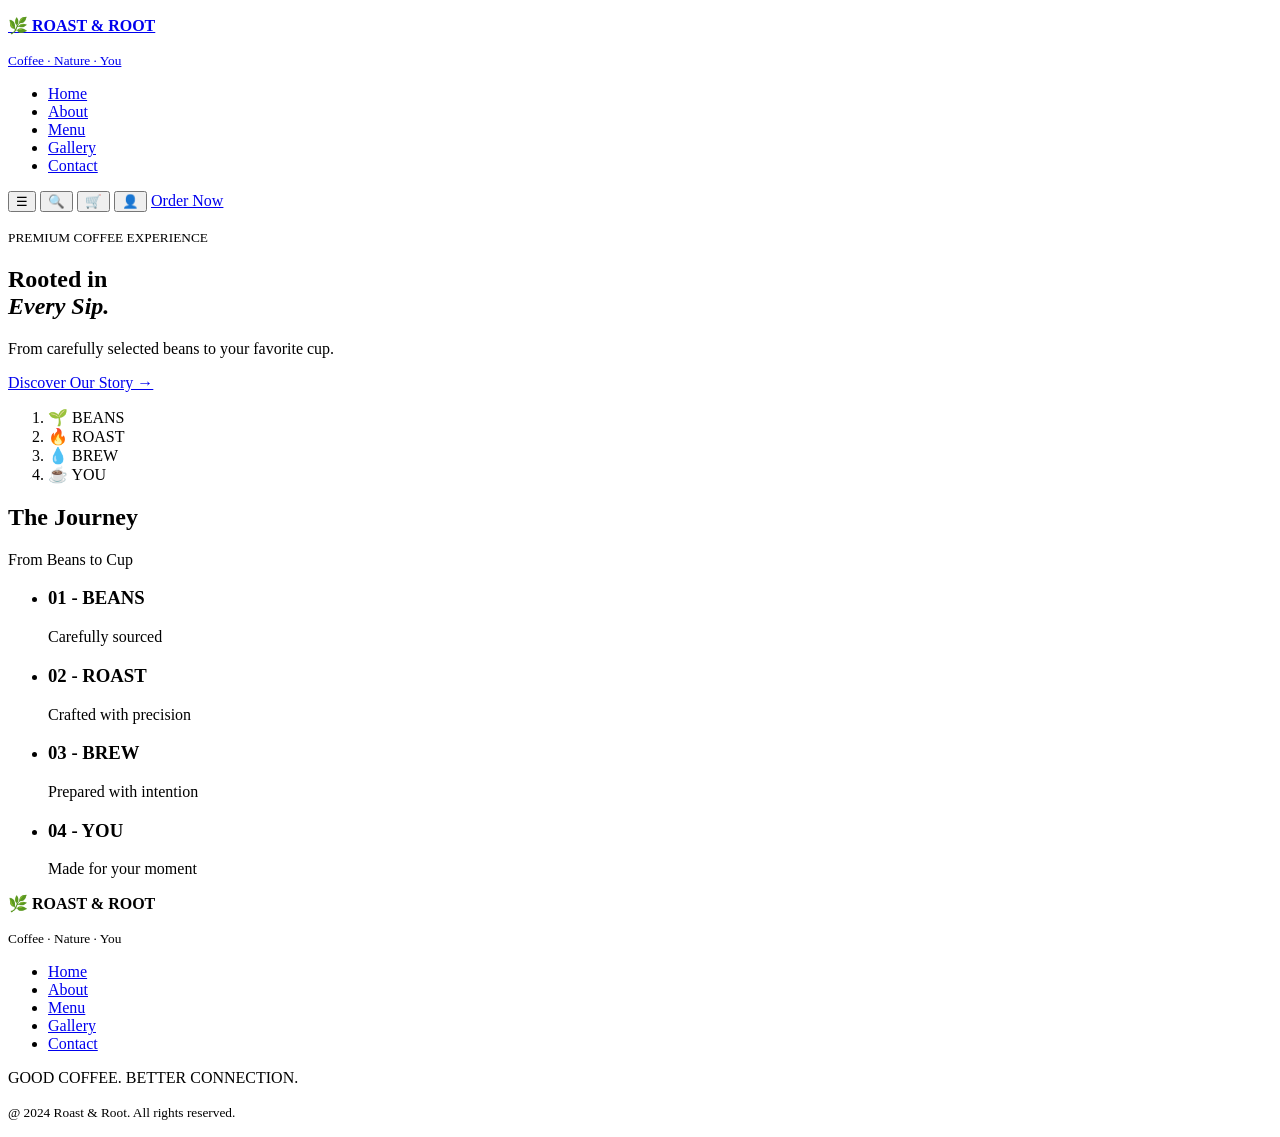
==== index.html @ 232a3533 "Complete strucure for index.html (Header , Hero , Journey , Footer )" ====
<!DOCTYPE html>
<html lang="en">
    <head>
        <meta charset="UTF-8">
        <meta name="viewport" content="width=device-width, initial-scale=1.0">
        <title>Roast & Root</title>
    </head>
    <body>
        <header>
            <a href="index.html">
                <p>🌿 <strong>ROAST & ROOT</strong></p>
                <p><small>Coffee · Nature · You</small></p>
            </a>
            <nav>
                <ul>
                    <li><a href="index.html">Home</a></li>
                    <li><a href="./pages/about.html">About</a></li>
                    <li><a href="./pages/menu.html">Menu</a></li>
                    <li><a href="./pages/gallery.html">Gallery</a></li>
                    <li><a href="./pages/contact.html">Contact</a></li>
                </ul>
            </nav>
            <div>
                <button type="button" aria-label="Open menu">☰</button>
                <button type="button" aria-label="Search">🔍</button>
                <button type="button" aria-label="Cart">🛒</button>
                <button type="button" aria-label="User account">👤</button>
                <a href="./pages/menu.html" class="button">Order Now</a>
            </div>
            
        </header>
        <main>
            <!-- Hero Section -->
            <section>
                <div>
                    <p><small>PREMIUM COFFEE EXPERIENCE</small></p>
                    <h1>Rooted in<br><em>Every Sip.</em></h1>
                    <p>From carefully selected beans to your favorite cup.</p>
                    <a href="./pages/about.html">Discover Our Story →</a>
                </div>
                <!-- Journey -->
                <aside>
                    <ol>
                        <li>🌱 BEANS</li>
                        <li>🔥 ROAST</li>
                        <li>💧 BREW</li>
                        <li>☕ YOU</li>
                    </ol>
                </aside>
            </section>
            <!-- From Beans to Cup-->
             <section id="journey">
                <h2>The Journey</h2>
                <p>From Beans to Cup</p>

                <ul>
                    <li>
                        <h3>01 - BEANS</h3>
                        <p>Carefully sourced</p>
                    </li>
                    <li>
                        <h3>02 - ROAST</h3>
                        <p>Crafted with precision</p>
                    </li>
                    <li>
                        <h3>03 - BREW</h3>
                        <p>Prepared with intention</p>
                    </li>
                    <li>
                        <h3>04 - YOU</h3>
                        <p>Made for your moment</p>
                    </li>
                </ul>
             </section>
        </main>
        <!--Global Footer-->
        <footer>
            <div>
                <p>🌿 <strong>ROAST & ROOT</strong></p>
                <p><small>Coffee · Nature · You</small></p>
            </div>
            <nav>
                <ul>
                    <li><a href="index.html">Home</a></li>
                    <li><a href="./pages/about.html">About</a></li>
                    <li><a href="./pages/menu.html">Menu</a></li>
                    <li><a href="./pages/gallery.html">Gallery</a></li>
                    <li><a href="./pages/contact.html">Contact</a></li>
                </ul>
            </nav>
            <div>
                <p>GOOD COFFEE. BETTER CONNECTION.</p>
                <p><small>@ 2024 Roast & Root. All rights reserved.</small></p>
            </div>

    </body>
</html>
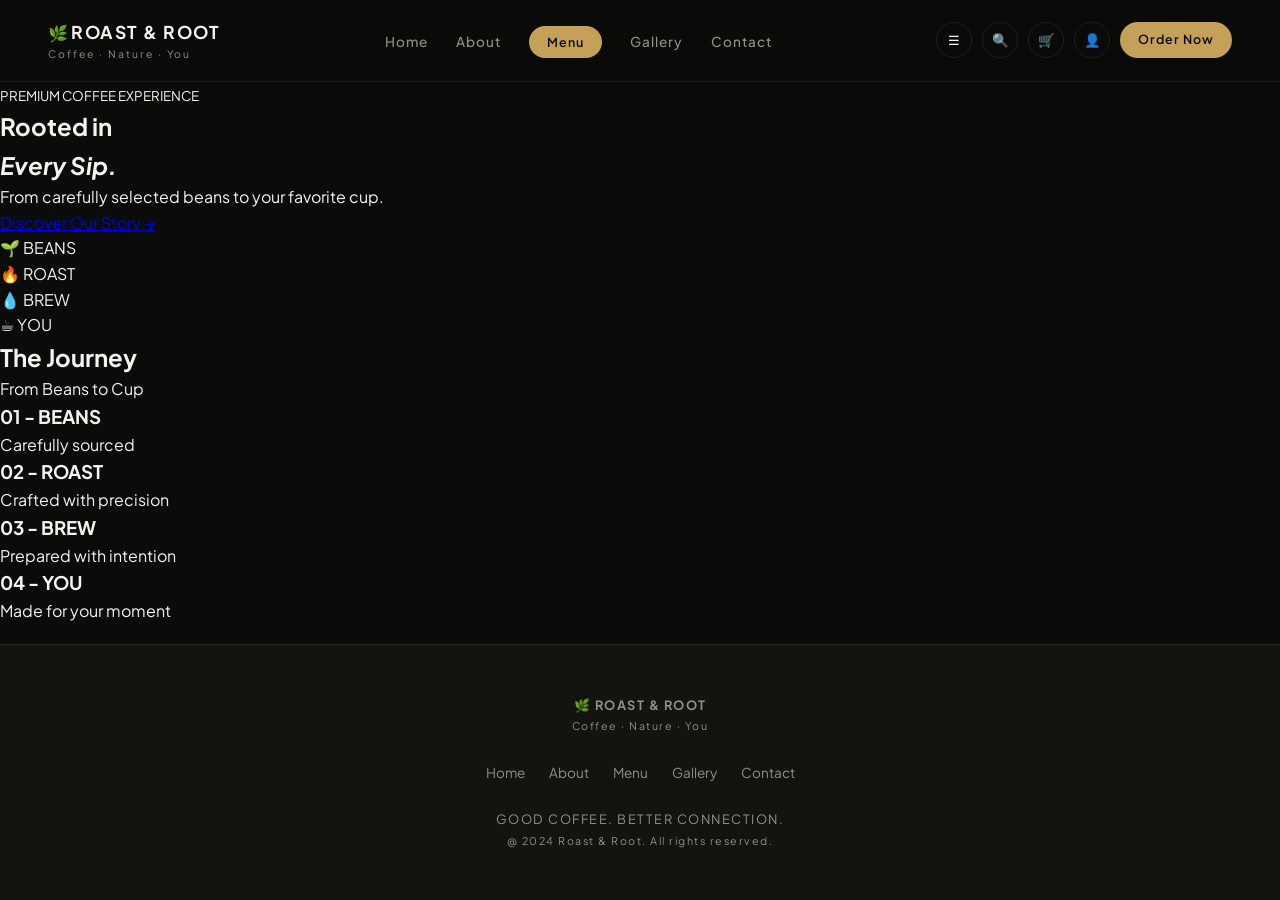
==== commit 056289d5: "Link global.css across all HTML pages" ====
--- a/index.html
+++ b/index.html
@@ -4,6 +4,7 @@
         <meta charset="UTF-8">
         <meta name="viewport" content="width=device-width, initial-scale=1.0">
         <title>Roast & Root</title>
+        <link rel="stylesheet" href="./styles/global.css">
     </head>
     <body>
         <header>
--- a/styles/global.css
+++ b/styles/global.css
@@ -0,0 +1,170 @@
+/* ==========================================================================
+   ROAST & ROOT — Global Styles & Design Tokens
+   ========================================================================== */
+
+/* 1. Google Fonts */
+@import url('https://fonts.googleapis.com/css2?family=Cormorant+Garamond:ital,wght@0,400;0,600;0,700;1,400;1,600&family=Plus+Jakarta+Sans:wght@400;500;600;700&display=swap');
+
+:root {
+  --primary-forest: #3f4a2f;       /* Deep Forest Green */
+  --secondary-olive: #7d8752;      /* Olive / Sage */
+  --accent-olive-glow: #6c7849;    /* Highlight Button Green */
+  --accent-gold: #c5a059;          /* Muted Gold / Coffee Warmth */
+  
+  --bg-darker: #0b0c0a;            /* Main Background (Dark) */
+  --card-bg: #121410;              /* Card Background */
+  --border-subtle: rgba(255, 255, 255, 0.08);
+
+  --text-light: #f5f3ee;           /* Warm Ivory */
+  --text-muted: #8d9285;           /* Subtle Gray-Green */
+
+  --font-serif: 'Cormorant Garamond', Georgia, serif;
+  --font-sans: 'Plus Jakarta Sans', system-ui, sans-serif;
+}
+
+* {
+  margin: 0;
+  padding: 0;
+  box-sizing: border-box;
+}
+
+html {
+  scroll-behavior: smooth;
+}
+
+body {
+  background-color: var(--bg-darker);
+  color: var(--text-light);
+  font-family: var(--font-sans);
+  line-height: 1.6;
+  min-height: 100vh;
+  display: flex;
+  flex-direction: column;
+}
+
+/* 4. (Global Header) */
+header {
+  padding: 18px 48px;
+  display: flex;
+  justify-content: space-between;
+  align-items: center;
+  border-bottom: 1px solid var(--border-subtle);
+  background: rgba(11, 12, 10, 0.85);
+  backdrop-filter: blur(14px);
+  position: sticky;
+  top: 0;
+  z-index: 100;
+}
+
+header a {
+  text-decoration: none;
+  color: var(--text-light);
+}
+
+header p strong {
+  font-size: 1.1rem;
+  letter-spacing: 1.5px;
+}
+
+header p small {
+  display: block;
+  font-size: 0.65rem;
+  letter-spacing: 2px;
+  color: var(--text-muted);
+}
+
+header nav ul {
+  display: flex;
+  gap: 28px;
+  list-style: none;
+}
+
+header nav a {
+  color: var(--text-muted);
+  font-size: 0.85rem;
+  font-weight: 500;
+  letter-spacing: 1px;
+  transition: color 0.3s ease;
+}
+
+header nav a:hover {
+  color: var(--text-light);
+}
+
+header div {
+  display: flex;
+  align-items: center;
+  gap: 10px;
+}
+
+header button {
+  background: transparent;
+  border: 1px solid var(--border-subtle);
+  color: var(--text-light);
+  border-radius: 50%;
+  width: 36px;
+  height: 36px;
+  display: inline-flex;
+  align-items: center;
+  justify-content: center;
+  cursor: pointer;
+  transition: all 0.3s ease;
+}
+
+header button:hover {
+  border-color: var(--accent-gold);
+  color: var(--accent-gold);
+}
+
+header a[href*="menu.html"]:last-child {
+  background: var(--accent-gold);
+  color: #0b0c0a;
+  padding: 8px 18px;
+  border-radius: 999px;
+  font-size: 0.78rem;
+  font-weight: 600;
+  letter-spacing: 1px;
+  transition: background 0.3s ease;
+}
+
+header a[href*="menu.html"]:last-child:hover {
+  background: #b8934b;
+}
+
+/* 5. (Global Footer) */
+footer {
+  margin-top: auto;
+  padding: 50px 24px;
+  border-top: 1px solid var(--border-subtle);
+  background: var(--card-bg);
+  text-align: center;
+  display: flex;
+  flex-direction: column;
+  align-items: center;
+  gap: 24px;
+}
+
+footer a {
+  text-decoration: none;
+  color: var(--text-muted);
+  font-size: 0.85rem;
+  transition: color 0.3s ease;
+}
+
+footer a:hover {
+  color: var(--text-light);
+}
+
+footer ul {
+  display: flex;
+  gap: 24px;
+  list-style: none;
+  flex-wrap: wrap;
+  justify-content: center;
+}
+
+footer p {
+  color: var(--text-muted);
+  font-size: 0.8rem;
+  letter-spacing: 1.5px;
+}
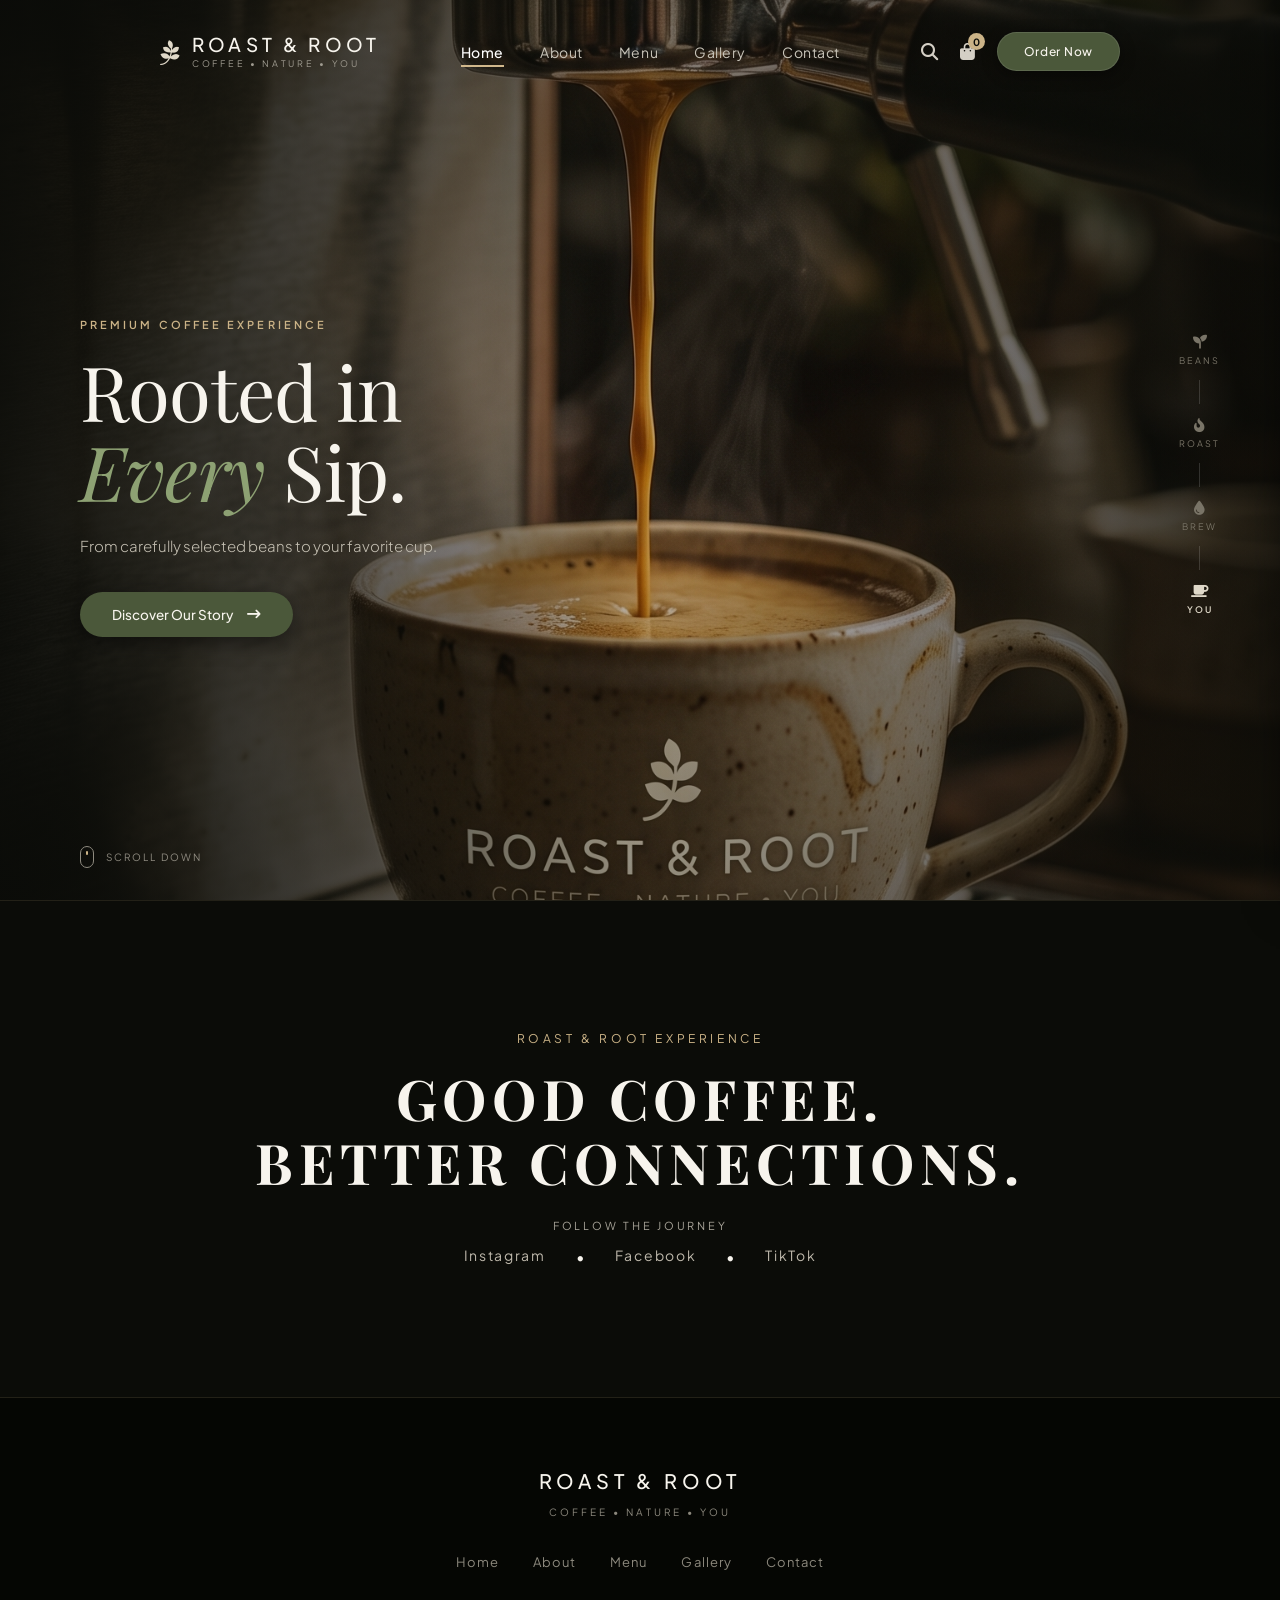
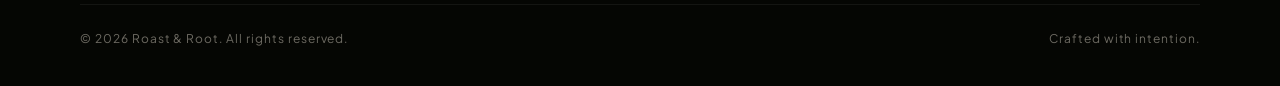
==== commit e6f0b946: "Organize project files into pages and styles, and add updated scripts" ====
--- a/index.html
+++ b/index.html
@@ -1,98 +1,198 @@
 <!DOCTYPE html>
 <html lang="en">
-    <head>
-        <meta charset="UTF-8">
-        <meta name="viewport" content="width=device-width, initial-scale=1.0">
-        <title>Roast & Root</title>
-        <link rel="stylesheet" href="./styles/global.css">
-    </head>
-    <body>
-        <header>
-            <a href="index.html">
-                <p>🌿 <strong>ROAST & ROOT</strong></p>
-                <p><small>Coffee · Nature · You</small></p>
-            </a>
-            <nav>
-                <ul>
-                    <li><a href="index.html">Home</a></li>
-                    <li><a href="./pages/about.html">About</a></li>
-                    <li><a href="./pages/menu.html">Menu</a></li>
-                    <li><a href="./pages/gallery.html">Gallery</a></li>
-                    <li><a href="./pages/contact.html">Contact</a></li>
-                </ul>
-            </nav>
-            <div>
-                <button type="button" aria-label="Open menu">☰</button>
-                <button type="button" aria-label="Search">🔍</button>
-                <button type="button" aria-label="Cart">🛒</button>
-                <button type="button" aria-label="User account">👤</button>
-                <a href="./pages/menu.html" class="button">Order Now</a>
-            </div>
-            
-        </header>
-        <main>
-            <!-- Hero Section -->
-            <section>
-                <div>
-                    <p><small>PREMIUM COFFEE EXPERIENCE</small></p>
-                    <h1>Rooted in<br><em>Every Sip.</em></h1>
-                    <p>From carefully selected beans to your favorite cup.</p>
-                    <a href="./pages/about.html">Discover Our Story →</a>
-                </div>
-                <!-- Journey -->
-                <aside>
-                    <ol>
-                        <li>🌱 BEANS</li>
-                        <li>🔥 ROAST</li>
-                        <li>💧 BREW</li>
-                        <li>☕ YOU</li>
-                    </ol>
-                </aside>
-            </section>
-            <!-- From Beans to Cup-->
-             <section id="journey">
-                <h2>The Journey</h2>
-                <p>From Beans to Cup</p>
+<head>
+  <meta charset="UTF-8" />
+  <meta name="viewport" content="width=device-width, initial-scale=1.0" />
+  <title>Roast & Root — Rooted in Every Sip</title>
+  <link rel="preconnect" href="https://fonts.googleapis.com">
+  <link rel="preconnect" href="https://fonts.gstatic.com" crossorigin>
+  <link href="https://fonts.googleapis.com/css2?family=Playfair+Display:ital,wght@0,400;0,600;1,400;1,600&family=Plus+Jakarta+Sans:wght@300;400;500;600;700&display=swap" rel="stylesheet">
+  <link rel="stylesheet" href="https://cdnjs.cloudflare.com/ajax/libs/font-awesome/6.4.0/css/all.min.css">
+  <link rel="stylesheet" href="styles/global.css">
+  <link rel="stylesheet" href="styles/home.css">
+</head>
+<body>
 
-                <ul>
-                    <li>
-                        <h3>01 - BEANS</h3>
-                        <p>Carefully sourced</p>
-                    </li>
-                    <li>
-                        <h3>02 - ROAST</h3>
-                        <p>Crafted with precision</p>
-                    </li>
-                    <li>
-                        <h3>03 - BREW</h3>
-                        <p>Prepared with intention</p>
-                    </li>
-                    <li>
-                        <h3>04 - YOU</h3>
-                        <p>Made for your moment</p>
-                    </li>
-                </ul>
-             </section>
-        </main>
-        <!--Global Footer-->
-        <footer>
-            <div>
-                <p>🌿 <strong>ROAST & ROOT</strong></p>
-                <p><small>Coffee · Nature · You</small></p>
-            </div>
-            <nav>
-                <ul>
-                    <li><a href="index.html">Home</a></li>
-                    <li><a href="./pages/about.html">About</a></li>
-                    <li><a href="./pages/menu.html">Menu</a></li>
-                    <li><a href="./pages/gallery.html">Gallery</a></li>
-                    <li><a href="./pages/contact.html">Contact</a></li>
-                </ul>
-            </nav>
-            <div>
-                <p>GOOD COFFEE. BETTER CONNECTION.</p>
-                <p><small>@ 2024 Roast & Root. All rights reserved.</small></p>
-            </div>
+  <div class="hero-wrapper" id="home">
+    <div class="hero-bg"></div>
+    <div class="hero-container">
+      <header>
+        <a href="index.html" class="brand">
+          <div class="brand-logo"><i class="fa-brands fa-pagelines"></i></div>
+          <div class="brand-text">
+            <h2>Roast & Root</h2>
+            <span>Coffee • Nature • You</span>
+          </div>
+        </a>
 
-    </body>
+        <nav>
+          <a href="index.html" class="active">Home</a>
+          <a href="pages/about.html">About</a>
+          <a href="pages/menu.html">Menu</a>
+          <a href="pages/gallery.html">Gallery</a>
+          <a href="pages/contact.html">Contact</a>
+        </nav>
+
+        <div class="header-actions">
+          <i class="fa-solid fa-magnifying-glass"></i>
+          <div class="cart-trigger-wrapper" onclick="toggleCart()">
+            <i class="fa-solid fa-bag-shopping"></i>
+            <span class="cart-badge" id="cartBadge">0</span>
+          </div>
+          <a href="pages/menu.html" class="btn-order">Order Now</a>
+        </div>
+      </header>
+
+      <main class="hero-main">
+        <div class="hero-text">
+          <span class="tagline">Premium Coffee Experience</span>
+          <h1>Rooted in <br /><span>Every</span> Sip.</h1>
+          <p>From carefully selected beans to your favorite cup.</p>
+          <a href="pages/about.html" class="btn-discover">
+            <span>Discover Our Story</span>
+            <i class="fa-solid fa-arrow-right-long"></i>
+          </a>
+        </div>
+
+        <div class="stepper">
+          <div class="step-item">
+            <i class="fa-solid fa-seedling step-icon"></i>
+            <span class="step-title">BEANS</span>
+          </div>
+          <div class="step-separator"></div>
+          <div class="step-item">
+            <i class="fa-solid fa-fire-flame-curved step-icon"></i>
+            <span class="step-title">ROAST</span>
+          </div>
+          <div class="step-separator"></div>
+          <div class="step-item">
+            <i class="fa-solid fa-droplet step-icon"></i>
+            <span class="step-title">BREW</span>
+          </div>
+          <div class="step-separator"></div>
+          <div class="step-item active">
+            <i class="fa-solid fa-mug-saucer step-icon"></i>
+            <span class="step-title">YOU</span>
+          </div>
+        </div>
+      </main>
+
+      <footer class="hero-footer">
+        <div class="mouse-icon">
+          <div class="mouse-wheel"></div>
+        </div>
+        <span>Scroll Down</span>
+      </footer>
+    </div>
+  </div>
+
+  <section class="creative-banner">
+    <p>Roast & Root Experience</p>
+    <h2>GOOD COFFEE.<br />BETTER CONNECTIONS.</h2>
+    <div style="font-size: 11px; letter-spacing: 0.25em; text-transform: uppercase; color: #a6a297; margin-bottom: 14px;">Follow the journey</div>
+    <div class="social-links">
+      <a href="#">Instagram</a>
+      <span>•</span>
+      <a href="#">Facebook</a>
+      <span>•</span>
+      <a href="#">TikTok</a>
+    </div>
+  </section>
+
+  <footer class="master-footer">
+    <div class="footer-brand">
+      <h3>Roast & Root</h3>
+      <span>COFFEE • NATURE • YOU</span>
+    </div>
+
+    <div class="footer-nav">
+      <a href="index.html">Home</a>
+      <a href="pages/about.html">About</a>
+      <a href="pages/menu.html">Menu</a>
+      <a href="pages/gallery.html">Gallery</a>
+      <a href="pages/contact.html">Contact</a>
+    </div>
+
+    <div class="footer-bottom">
+      <div>&copy; 2026 Roast & Root. All rights reserved.</div>
+      <div>Crafted with intention.</div>
+    </div>
+  </footer>
+
+  <!-- Cart Drawer -->
+  <div class="cart-backdrop" id="cartBackdrop" onclick="toggleCart()"></div>
+  <aside class="cart-drawer" id="cartDrawer">
+    <div class="cart-header">
+      <h3>Your Selection</h3>
+      <div class="close-cart" onclick="toggleCart()">&times;</div>
+    </div>
+    <div class="cart-items-list" id="cartItemsList"></div>
+    <div class="cart-footer">
+      <div class="cart-total-row">
+        <span>Total Amount</span>
+        <strong id="cartTotal">$0.00</strong>
+      </div>
+      <button class="btn-checkout" onclick="checkoutOrder()">
+        <span>Checkout & Order</span>
+        <i class="fa-solid fa-arrow-right"></i>
+      </button>
+    </div>
+  </aside>
+
+  <!-- Checkout & Receipt Modals -->
+  <div class="modal-backdrop" id="checkoutModal" onclick="closeCheckoutModal()">
+    <div class="modal-box" onclick="event.stopPropagation()">
+      <div class="modal-header">
+        <h3>Complete Your Order</h3>
+        <span class="modal-close" onclick="closeCheckoutModal()">&times;</span>
+      </div>
+      <form class="modal-body" onsubmit="submitCheckout(event)">
+        <div class="form-group">
+          <label>Full Name</label>
+          <input type="text" id="custName" class="form-control" placeholder="e.g. Sarah Ahmad" required />
+        </div>
+        <div class="form-group">
+          <label>Phone Number</label>
+          <input type="tel" id="custPhone" class="form-control" placeholder="07XXXXXXXX" required />
+        </div>
+        <div class="form-group">
+          <label>Delivery Address / Table No.</label>
+          <input type="text" id="custAddress" class="form-control" placeholder="Amman, 7th Circle or Table 4" required />
+        </div>
+        <div class="custom-group">
+          <label>Payment Method</label>
+          <div class="option-pills" id="payOptions">
+            <button type="button" class="pill active" onclick="selectPill(this, 'pay')">Cash on Delivery</button>
+            <button type="button" class="pill" onclick="selectPill(this, 'pay')">CliQ / Mobile Pay</button>
+          </div>
+        </div>
+        <div class="custom-price-preview">
+          <span>Order Total</span>
+          <strong id="checkoutFinalTotal">$0.00</strong>
+        </div>
+        <button type="submit" class="btn-confirm-add">Confirm & Place Order</button>
+      </form>
+    </div>
+  </div>
+
+  <div class="modal-backdrop" id="receiptModal" onclick="closeReceiptModal()">
+    <div class="modal-box receipt-card" onclick="event.stopPropagation()">
+      <div class="receipt-header">
+        <div class="receipt-logo"><i class="fa-brands fa-pagelines"></i></div>
+        <h3>ROAST & ROOT</h3>
+        <p>COFFEE • NATURE • YOU</p>
+        <span class="receipt-divider">••••••••••••••••••••••••••••••••</span>
+      </div>
+      <div class="receipt-details" id="receiptContent"></div>
+      <div class="receipt-actions">
+        <button class="btn-whatsapp-order" onclick="sendToWhatsApp()">
+          <i class="fa-brands fa-whatsapp"></i> Send via WhatsApp
+        </button>
+        <button class="btn-secondary-receipt" onclick="closeReceiptModal()">Done</button>
+      </div>
+    </div>
+  </div>
+
+  <script src="main.js"></script>
+</body>
 </html>
--- a/styles/global.css
+++ b/styles/global.css
@@ -1,31 +1,8 @@
-/* ==========================================================================
-   ROAST & ROOT — Global Styles & Design Tokens
-   ========================================================================== */
-
-/* 1. Google Fonts */
-@import url('https://fonts.googleapis.com/css2?family=Cormorant+Garamond:ital,wght@0,400;0,600;0,700;1,400;1,600&family=Plus+Jakarta+Sans:wght@400;500;600;700&display=swap');
-
-:root {
-  --primary-forest: #3f4a2f;       /* Deep Forest Green */
-  --secondary-olive: #7d8752;      /* Olive / Sage */
-  --accent-olive-glow: #6c7849;    /* Highlight Button Green */
-  --accent-gold: #c5a059;          /* Muted Gold / Coffee Warmth */
-  
-  --bg-darker: #0b0c0a;            /* Main Background (Dark) */
-  --card-bg: #121410;              /* Card Background */
-  --border-subtle: rgba(255, 255, 255, 0.08);
-
-  --text-light: #f5f3ee;           /* Warm Ivory */
-  --text-muted: #8d9285;           /* Subtle Gray-Green */
-
-  --font-serif: 'Cormorant Garamond', Georgia, serif;
-  --font-sans: 'Plus Jakarta Sans', system-ui, sans-serif;
-}
-
 * {
   margin: 0;
   padding: 0;
   box-sizing: border-box;
+  user-select: none;
 }
 
 html {
@@ -33,138 +10,606 @@
 }
 
 body {
-  background-color: var(--bg-darker);
-  color: var(--text-light);
-  font-family: var(--font-sans);
-  line-height: 1.6;
-  min-height: 100vh;
+  background-color: #0b0c08;
+  color: #f7f4ed;
+  font-family: 'Plus Jakarta Sans', sans-serif;
+  overflow-x: hidden;
+}
+
+/* Header & Nav */
+header {
+  display: flex;
+  justify-content: space-between;
+  align-items: center;
+  padding: 32px 80px;
+}
+
+.brand {
+  display: flex;
+  align-items: center;
+  gap: 12px;
+  cursor: pointer;
+  text-decoration: none;
+}
+
+.brand-logo {
+  color: #dfd8c8;
+  font-size: 26px;
+}
+
+.brand-text h2 {
+  font-size: 19px;
+  letter-spacing: 0.22em;
+  text-transform: uppercase;
+  font-weight: 500;
+  color: #f7f4ed;
+  line-height: 1.1;
+}
+
+.brand-text span {
+  font-size: 9px;
+  letter-spacing: 0.3em;
+  color: #9f9b90;
+  text-transform: uppercase;
+  display: block;
+  margin-top: 3px;
+}
+
+nav {
+  display: flex;
+  align-items: center;
+  gap: 36px;
+}
+
+nav a {
+  color: #c9c5ba;
+  text-decoration: none;
+  font-size: 14px;
+  letter-spacing: 0.04em;
+  transition: color 0.2s ease;
+  position: relative;
+}
+
+nav a.active {
+  color: #ffffff;
+  font-weight: 500;
+}
+
+nav a.active::after {
+  content: '';
+  position: absolute;
+  bottom: -6px;
+  left: 0;
+  width: 100%;
+  height: 1.5px;
+  background-color: #d1b88c;
+}
+
+nav a:hover {
+  color: #ffffff;
+}
+
+.header-actions {
+  display: flex;
+  align-items: center;
+  gap: 22px;
+}
+
+.header-actions i {
+  color: #d4cfc5;
+  font-size: 17px;
+  cursor: pointer;
+  transition: color 0.2s ease;
+}
+
+.header-actions i:hover {
+  color: #d1b88c;
+}
+
+.cart-trigger-wrapper {
+  position: relative;
+  cursor: pointer;
+}
+
+.cart-badge {
+  position: absolute;
+  top: -8px;
+  right: -10px;
+  background-color: #cbb387;
+  color: #0b0c08;
+  font-size: 10px;
+  font-weight: 700;
+  width: 17px;
+  height: 17px;
+  border-radius: 50%;
+  display: flex;
+  align-items: center;
+  justify-content: center;
+}
+
+.btn-order {
+  background-color: #4b583a;
+  color: #f7f4ed;
+  border: 1px solid rgba(255,255,255,0.1);
+  padding: 11px 26px;
+  border-radius: 999px;
+  font-size: 12px;
+  font-weight: 500;
+  letter-spacing: 0.06em;
+  cursor: pointer;
+  box-shadow: 0 4px 15px rgba(0,0,0,0.4);
+  transition: background-color 0.2s ease;
+  text-decoration: none;
+}
+
+.btn-order:hover {
+  background-color: #586844;
+}
+
+/* Master Footer */
+.master-footer {
+  background-color: #050603;
+  padding: 70px 80px 40px;
   display: flex;
   flex-direction: column;
-}
-
-/* 4. (Global Header) */
-header {
-  padding: 18px 48px;
-  display: flex;
-  justify-content: space-between;
-  align-items: center;
-  border-bottom: 1px solid var(--border-subtle);
-  background: rgba(11, 12, 10, 0.85);
-  backdrop-filter: blur(14px);
-  position: sticky;
+  align-items: center;
+  gap: 34px;
+  text-align: center;
+}
+
+.footer-brand h3 {
+  font-family: 'Plus Jakarta Sans', sans-serif;
+  font-size: 20px;
+  letter-spacing: 0.24em;
+  text-transform: uppercase;
+  font-weight: 500;
+  color: #f7f4ed;
+  margin-bottom: 6px;
+}
+
+.footer-brand span {
+  font-size: 10px;
+  letter-spacing: 0.3em;
+  color: #8c887d;
+  text-transform: uppercase;
+}
+
+.footer-nav {
+  display: flex;
+  gap: 34px;
+}
+
+.footer-nav a {
+  color: #8c887d;
+  text-decoration: none;
+  font-size: 13px;
+  letter-spacing: 0.08em;
+  transition: color 0.2s ease;
+}
+
+.footer-nav a:hover {
+  color: #cbb387;
+}
+
+.footer-bottom {
+  width: 100%;
+  max-width: 1280px;
+  border-top: 1px solid rgba(255, 255, 255, 0.06);
+  padding-top: 26px;
+  display: flex;
+  justify-content: space-between;
+  color: #6d6a62;
+  font-size: 12px;
+  letter-spacing: 0.08em;
+}
+
+/* Cart Drawer */
+.cart-backdrop {
+  position: fixed;
+  inset: 0;
+  background: rgba(0, 0, 0, 0.7);
+  backdrop-filter: blur(4px);
+  z-index: 9998;
+  opacity: 0;
+  pointer-events: none;
+  transition: opacity 0.3s ease;
+}
+
+.cart-backdrop.open {
+  opacity: 1;
+  pointer-events: auto;
+}
+
+.cart-drawer {
+  position: fixed;
   top: 0;
-  z-index: 100;
-}
-
-header a {
-  text-decoration: none;
-  color: var(--text-light);
-}
-
-header p strong {
-  font-size: 1.1rem;
-  letter-spacing: 1.5px;
-}
-
-header p small {
+  right: -420px;
+  width: 400px;
+  height: 100vh;
+  background: #11130d;
+  border-left: 1px solid rgba(203, 179, 135, 0.2);
+  z-index: 9999;
+  display: flex;
+  flex-direction: column;
+  justify-content: space-between;
+  transition: right 0.35s cubic-bezier(0.16, 1, 0.3, 1);
+  padding: 30px;
+  box-shadow: -10px 0 40px rgba(0,0,0,0.7);
+}
+
+.cart-drawer.open {
+  right: 0;
+}
+
+.cart-header {
+  display: flex;
+  justify-content: space-between;
+  align-items: center;
+  border-bottom: 1px solid rgba(255, 255, 255, 0.08);
+  padding-bottom: 18px;
+}
+
+.cart-header h3 {
+  font-family: 'Playfair Display', serif;
+  font-size: 24px;
+  color: #f7f4ed;
+}
+
+.close-cart {
+  font-size: 28px;
+  color: #a6a297;
+  cursor: pointer;
+}
+
+.cart-items-list {
+  flex: 1;
+  overflow-y: auto;
+  padding: 20px 0;
+  display: flex;
+  flex-direction: column;
+  gap: 16px;
+}
+
+.cart-item-row {
+  display: flex;
+  justify-content: space-between;
+  align-items: center;
+  background: rgba(255, 255, 255, 0.02);
+  border: 1px solid rgba(255, 255, 255, 0.06);
+  padding: 14px 16px;
+  border-radius: 12px;
+}
+
+.cart-item-info h4 {
+  font-size: 15px;
+  color: #f7f4ed;
+  margin-bottom: 4px;
+}
+
+.cart-item-info span {
+  font-size: 13px;
+  color: #cbb387;
+}
+
+.cart-item-qty {
+  display: flex;
+  align-items: center;
+  gap: 10px;
+}
+
+.qty-btn {
+  background: rgba(203, 179, 135, 0.1);
+  border: 1px solid rgba(203, 179, 135, 0.2);
+  color: #f7f4ed;
+  width: 24px;
+  height: 24px;
+  border-radius: 50%;
+  cursor: pointer;
+  display: flex;
+  align-items: center;
+  justify-content: center;
+  font-size: 12px;
+}
+
+.cart-empty-text {
+  text-align: center;
+  color: #737067;
+  font-size: 14px;
+  margin-top: 40px;
+}
+
+.cart-footer {
+  border-top: 1px solid rgba(255, 255, 255, 0.08);
+  padding-top: 20px;
+}
+
+.cart-total-row {
+  display: flex;
+  justify-content: space-between;
+  align-items: center;
+  margin-bottom: 20px;
+  font-size: 16px;
+}
+
+.cart-total-row strong {
+  color: #cbb387;
+  font-size: 20px;
+}
+
+.btn-checkout {
+  width: 100%;
+  background-color: #4b583a;
+  color: #f7f4ed;
+  border: none;
+  padding: 15px;
+  border-radius: 999px;
+  font-size: 13px;
+  font-weight: 600;
+  letter-spacing: 0.1em;
+  text-transform: uppercase;
+  cursor: pointer;
+  display: flex;
+  align-items: center;
+  justify-content: center;
+  gap: 10px;
+  transition: all 0.3s ease;
+}
+
+.btn-checkout:hover {
+  background-color: #586844;
+}
+
+/* Modals */
+.modal-backdrop {
+  position: fixed;
+  inset: 0;
+  background: rgba(7, 8, 5, 0.85);
+  backdrop-filter: blur(8px);
+  z-index: 10000;
+  display: none;
+  align-items: center;
+  justify-content: center;
+  padding: 20px;
+}
+
+.modal-backdrop.open {
+  display: flex;
+}
+
+.modal-box {
+  background: #151811;
+  border: 1px solid rgba(203, 179, 135, 0.3);
+  border-radius: 20px;
+  width: 100%;
+  max-width: 440px;
+  padding: 28px;
+  box-shadow: 0 20px 50px rgba(0, 0, 0, 0.7);
+  animation: modalScale 0.25s ease-out;
+}
+
+@keyframes modalScale {
+  from { transform: scale(0.95); opacity: 0; }
+  to { transform: scale(1); opacity: 1; }
+}
+
+.modal-header {
+  display: flex;
+  justify-content: space-between;
+  align-items: center;
+  border-bottom: 1px solid rgba(255, 255, 255, 0.08);
+  padding-bottom: 14px;
+  margin-bottom: 20px;
+}
+
+.modal-header h3 {
+  font-family: 'Playfair Display', serif;
+  font-size: 22px;
+  color: #f7f4ed;
+}
+
+.modal-close {
+  font-size: 24px;
+  color: #9f9b90;
+  cursor: pointer;
+}
+
+.custom-group {
+  margin-bottom: 18px;
+}
+
+.custom-group label {
   display: block;
-  font-size: 0.65rem;
-  letter-spacing: 2px;
-  color: var(--text-muted);
-}
-
-header nav ul {
-  display: flex;
-  gap: 28px;
-  list-style: none;
-}
-
-header nav a {
-  color: var(--text-muted);
-  font-size: 0.85rem;
+  font-size: 11px;
+  letter-spacing: 0.15em;
+  text-transform: uppercase;
+  color: #cbb387;
+  margin-bottom: 8px;
+}
+
+.option-pills {
+  display: flex;
+  gap: 8px;
+  flex-wrap: wrap;
+}
+
+.pill {
+  background: rgba(255, 255, 255, 0.04);
+  border: 1px solid rgba(255, 255, 255, 0.12);
+  color: #beb8ab;
+  padding: 8px 14px;
+  border-radius: 999px;
+  font-size: 12px;
+  cursor: pointer;
+  transition: all 0.2s;
+}
+
+.pill.active {
+  background: #4b583a;
+  border-color: #cbb387;
+  color: #f7f4ed;
   font-weight: 500;
-  letter-spacing: 1px;
-  transition: color 0.3s ease;
-}
-
-header nav a:hover {
-  color: var(--text-light);
-}
-
-header div {
-  display: flex;
-  align-items: center;
+}
+
+.custom-price-preview {
+  display: flex;
+  justify-content: space-between;
+  align-items: center;
+  margin: 22px 0 16px;
+  padding-top: 14px;
+  border-top: 1px solid rgba(255, 255, 255, 0.08);
+}
+
+.custom-price-preview strong {
+  color: #cbb387;
+  font-size: 20px;
+}
+
+.btn-confirm-add {
+  width: 100%;
+  background: #4b583a;
+  color: #f7f4ed;
+  border: none;
+  padding: 13px;
+  border-radius: 999px;
+  font-size: 13px;
+  font-weight: 600;
+  letter-spacing: 0.08em;
+  cursor: pointer;
+  transition: background 0.2s;
+}
+
+.btn-confirm-add:hover {
+  background: #586844;
+}
+
+/* Receipt Modal */
+.receipt-card {
+  background: #13160e;
+  border: 1px dashed rgba(203, 179, 135, 0.4);
+  text-align: center;
+  position: relative;
+}
+
+.receipt-header h3 {
+  letter-spacing: 0.2em;
+  font-size: 20px;
+  color: #f7f4ed;
+  margin-top: 8px;
+}
+
+.receipt-header p {
+  font-size: 9px;
+  letter-spacing: 0.3em;
+  color: #8c887d;
+  margin-bottom: 12px;
+}
+
+.receipt-divider {
+  display: block;
+  color: rgba(203, 179, 135, 0.25);
+  letter-spacing: 3px;
+  margin-bottom: 16px;
+}
+
+.receipt-meta {
+  text-align: left;
+  font-size: 12px;
+  color: #beb8ab;
+  line-height: 1.8;
+  margin-bottom: 16px;
+  padding-bottom: 12px;
+  border-bottom: 1px dashed rgba(255, 255, 255, 0.08);
+}
+
+.receipt-meta strong {
+  color: #f7f4ed;
+}
+
+.receipt-items-list {
+  text-align: left;
+  font-size: 13px;
+  color: #dfd8c8;
+  display: flex;
+  flex-direction: column;
+  gap: 8px;
+  margin-bottom: 18px;
+}
+
+.receipt-item-line {
+  display: flex;
+  justify-content: space-between;
+}
+
+.receipt-item-line span.name {
+  color: #c4bfb2;
+  font-weight: 300;
+}
+
+.receipt-total-box {
+  display: flex;
+  justify-content: space-between;
+  align-items: center;
+  padding: 14px 0;
+  border-top: 1px dashed rgba(203, 179, 135, 0.4);
+  border-bottom: 1px dashed rgba(203, 179, 135, 0.4);
+  margin-bottom: 22px;
+  font-size: 15px;
+}
+
+.receipt-total-box strong {
+  color: #cbb387;
+  font-size: 20px;
+}
+
+.receipt-actions {
+  display: flex;
+  flex-direction: column;
   gap: 10px;
 }
 
-header button {
+.btn-whatsapp-order {
+  width: 100%;
+  background-color: #25d366;
+  color: #0b0c08;
+  border: none;
+  padding: 13px;
+  border-radius: 999px;
+  font-size: 13px;
+  font-weight: 600;
+  cursor: pointer;
+  display: flex;
+  align-items: center;
+  justify-content: center;
+  gap: 8px;
+  transition: transform 0.2s, background-color 0.2s;
+}
+
+.btn-whatsapp-order:hover {
+  background-color: #20ba5a;
+  transform: translateY(-1px);
+}
+
+.btn-secondary-receipt {
   background: transparent;
-  border: 1px solid var(--border-subtle);
-  color: var(--text-light);
-  border-radius: 50%;
-  width: 36px;
-  height: 36px;
-  display: inline-flex;
-  align-items: center;
-  justify-content: center;
-  cursor: pointer;
-  transition: all 0.3s ease;
-}
-
-header button:hover {
-  border-color: var(--accent-gold);
-  color: var(--accent-gold);
-}
-
-header a[href*="menu.html"]:last-child {
-  background: var(--accent-gold);
-  color: #0b0c0a;
-  padding: 8px 18px;
+  border: 1px solid rgba(255, 255, 255, 0.15);
+  color: #a6a297;
+  padding: 10px;
   border-radius: 999px;
-  font-size: 0.78rem;
-  font-weight: 600;
-  letter-spacing: 1px;
-  transition: background 0.3s ease;
-}
-
-header a[href*="menu.html"]:last-child:hover {
-  background: #b8934b;
-}
-
-/* 5. (Global Footer) */
-footer {
-  margin-top: auto;
-  padding: 50px 24px;
-  border-top: 1px solid var(--border-subtle);
-  background: var(--card-bg);
-  text-align: center;
-  display: flex;
-  flex-direction: column;
-  align-items: center;
-  gap: 24px;
-}
-
-footer a {
-  text-decoration: none;
-  color: var(--text-muted);
-  font-size: 0.85rem;
-  transition: color 0.3s ease;
-}
-
-footer a:hover {
-  color: var(--text-light);
-}
-
-footer ul {
-  display: flex;
-  gap: 24px;
-  list-style: none;
-  flex-wrap: wrap;
-  justify-content: center;
-}
-
-footer p {
-  color: var(--text-muted);
-  font-size: 0.8rem;
-  letter-spacing: 1.5px;
+  font-size: 12px;
+  cursor: pointer;
+}
+
+.btn-secondary-receipt:hover {
+  color: #f7f4ed;
+  border-color: #cbb387;
+}
+
+@media (max-width: 1024px) {
+  header, .master-footer { padding-left: 30px; padding-right: 30px; }
+}
+
+@media (max-width: 640px) {
+  nav { display: none; }
+  .footer-bottom { flex-direction: column; gap: 12px; }
+  .cart-drawer { width: 100%; right: -100%; }
 }
--- a/styles/home.css
+++ b/styles/home.css
@@ -0,0 +1,225 @@
+.hero-wrapper {
+  position: relative;
+  min-height: 100vh;
+  display: flex;
+  flex-direction: column;
+  justify-content: space-between;
+  overflow: hidden;
+}
+
+.hero-bg {
+  position: absolute;
+  inset: 0;
+  background-image: 
+    radial-gradient(circle at 60% 55%, rgba(0,0,0,0) 0%, rgba(13,15,10,0.5) 65%, rgba(10,11,8,0.92) 100%),
+    linear-gradient(to right, rgba(10,11,8,0.85) 0%, rgba(10,11,8,0.15) 50%, rgba(10,11,8,0.65) 100%),
+    url('../images/roast-espresso-flow.jpg');
+  background-size: cover;
+  background-position: center;
+  z-index: 1;
+}
+
+.hero-container {
+  position: relative;
+  z-index: 2;
+  min-height: 100vh;
+  display: flex;
+  flex-direction: column;
+  justify-content: space-between;
+  padding: 0 80px 32px;
+}
+
+main.hero-main {
+  display: flex;
+  justify-content: space-between;
+  align-items: center;
+  padding: 40px 0;
+}
+
+.hero-text {
+  max-width: 460px;
+}
+
+.tagline {
+  font-size: 11px;
+  letter-spacing: 0.28em;
+  text-transform: uppercase;
+  color: #cbb387;
+  font-weight: 600;
+  margin-bottom: 20px;
+  display: inline-block;
+}
+
+.hero-text h1 {
+  font-family: 'Playfair Display', serif;
+  font-size: 76px;
+  line-height: 1.05;
+  font-weight: 400;
+  letter-spacing: -0.01em;
+  margin-bottom: 22px;
+  color: #f7f4ed;
+}
+
+.hero-text h1 span {
+  font-style: italic;
+  color: #8da173;
+  font-weight: 300;
+}
+
+.hero-text p {
+  font-size: 15px;
+  line-height: 1.7;
+  color: #c4bfb2;
+  margin-bottom: 34px;
+  font-weight: 300;
+  max-width: 360px;
+}
+
+.btn-discover {
+  display: inline-flex;
+  align-items: center;
+  gap: 14px;
+  background-color: #4b583a;
+  color: #f7f4ed;
+  border: none;
+  padding: 14px 32px;
+  border-radius: 999px;
+  font-size: 13.5px;
+  font-weight: 500;
+  cursor: pointer;
+  text-decoration: none;
+  box-shadow: 0 6px 20px rgba(0,0,0,0.5);
+  transition: background-color 0.2s ease;
+}
+
+.btn-discover:hover {
+  background-color: #586844;
+}
+
+.stepper {
+  display: flex;
+  flex-direction: column;
+  align-items: center;
+  gap: 14px;
+  margin-right: -20px;
+}
+
+.step-item {
+  display: flex;
+  flex-direction: column;
+  align-items: center;
+  gap: 6px;
+  cursor: pointer;
+}
+
+.step-icon {
+  font-size: 14px;
+  color: #797467;
+  transition: color 0.2s ease;
+}
+
+.step-title {
+  font-size: 9px;
+  letter-spacing: 0.22em;
+  text-transform: uppercase;
+  color: #797467;
+  transition: color 0.2s ease;
+}
+
+.step-separator {
+  width: 1px;
+  height: 24px;
+  background: rgba(255, 255, 255, 0.15);
+}
+
+.step-item.active .step-icon,
+.step-item.active .step-title {
+  color: #dfd8c8;
+  font-weight: 600;
+}
+
+footer.hero-footer {
+  display: flex;
+  align-items: center;
+  gap: 12px;
+  color: #8f8b80;
+  font-size: 10px;
+  letter-spacing: 0.2em;
+  text-transform: uppercase;
+}
+
+.mouse-icon {
+  width: 14px;
+  height: 22px;
+  border: 1.5px solid #8f8b80;
+  border-radius: 10px;
+  position: relative;
+}
+
+.mouse-wheel {
+  width: 2px;
+  height: 4px;
+  background: #cbb387;
+  border-radius: 1px;
+  position: absolute;
+  top: 4px;
+  left: 50%;
+  transform: translateX(-50%);
+}
+
+.creative-banner {
+  position: relative;
+  padding: 130px 40px;
+  text-align: center;
+  background-image: 
+    linear-gradient(to bottom, rgba(8,9,6,0.85) 0%, rgba(8,9,6,0.4) 50%, rgba(6,7,4,0.95) 100%),
+    url('https://images.unsplash.com/photo-1442512595331-e89e73853f31?auto=format&fit=crop&w=1920&q=80');
+  background-size: cover;
+  background-position: center;
+  background-attachment: fixed;
+  border-top: 1px solid rgba(203, 179, 135, 0.12);
+  border-bottom: 1px solid rgba(203, 179, 135, 0.12);
+}
+
+.creative-banner h2 {
+  font-family: 'Playfair Display', serif;
+  font-size: 56px;
+  letter-spacing: 0.1em;
+  line-height: 1.15;
+  color: #f7f4ed;
+  margin-bottom: 24px;
+}
+
+.creative-banner p {
+  font-size: 12px;
+  letter-spacing: 0.3em;
+  text-transform: uppercase;
+  color: #cbb387;
+  margin-bottom: 20px;
+}
+
+.social-links {
+  display: flex;
+  justify-content: center;
+  gap: 30px;
+}
+
+.social-links a {
+  color: #beb8ab;
+  text-decoration: none;
+  font-size: 14px;
+  letter-spacing: 0.12em;
+  transition: color 0.25s ease;
+}
+
+.social-links a:hover {
+  color: #dfd8c8;
+  text-decoration: underline;
+}
+
+@media (max-width: 1024px) {
+  .hero-container { padding-left: 30px; padding-right: 30px; }
+  .hero-text h1 { font-size: 54px; }
+  main.hero-main { flex-direction: column; align-items: flex-start; gap: 40px; }
+  .stepper { display: none; }
+}
